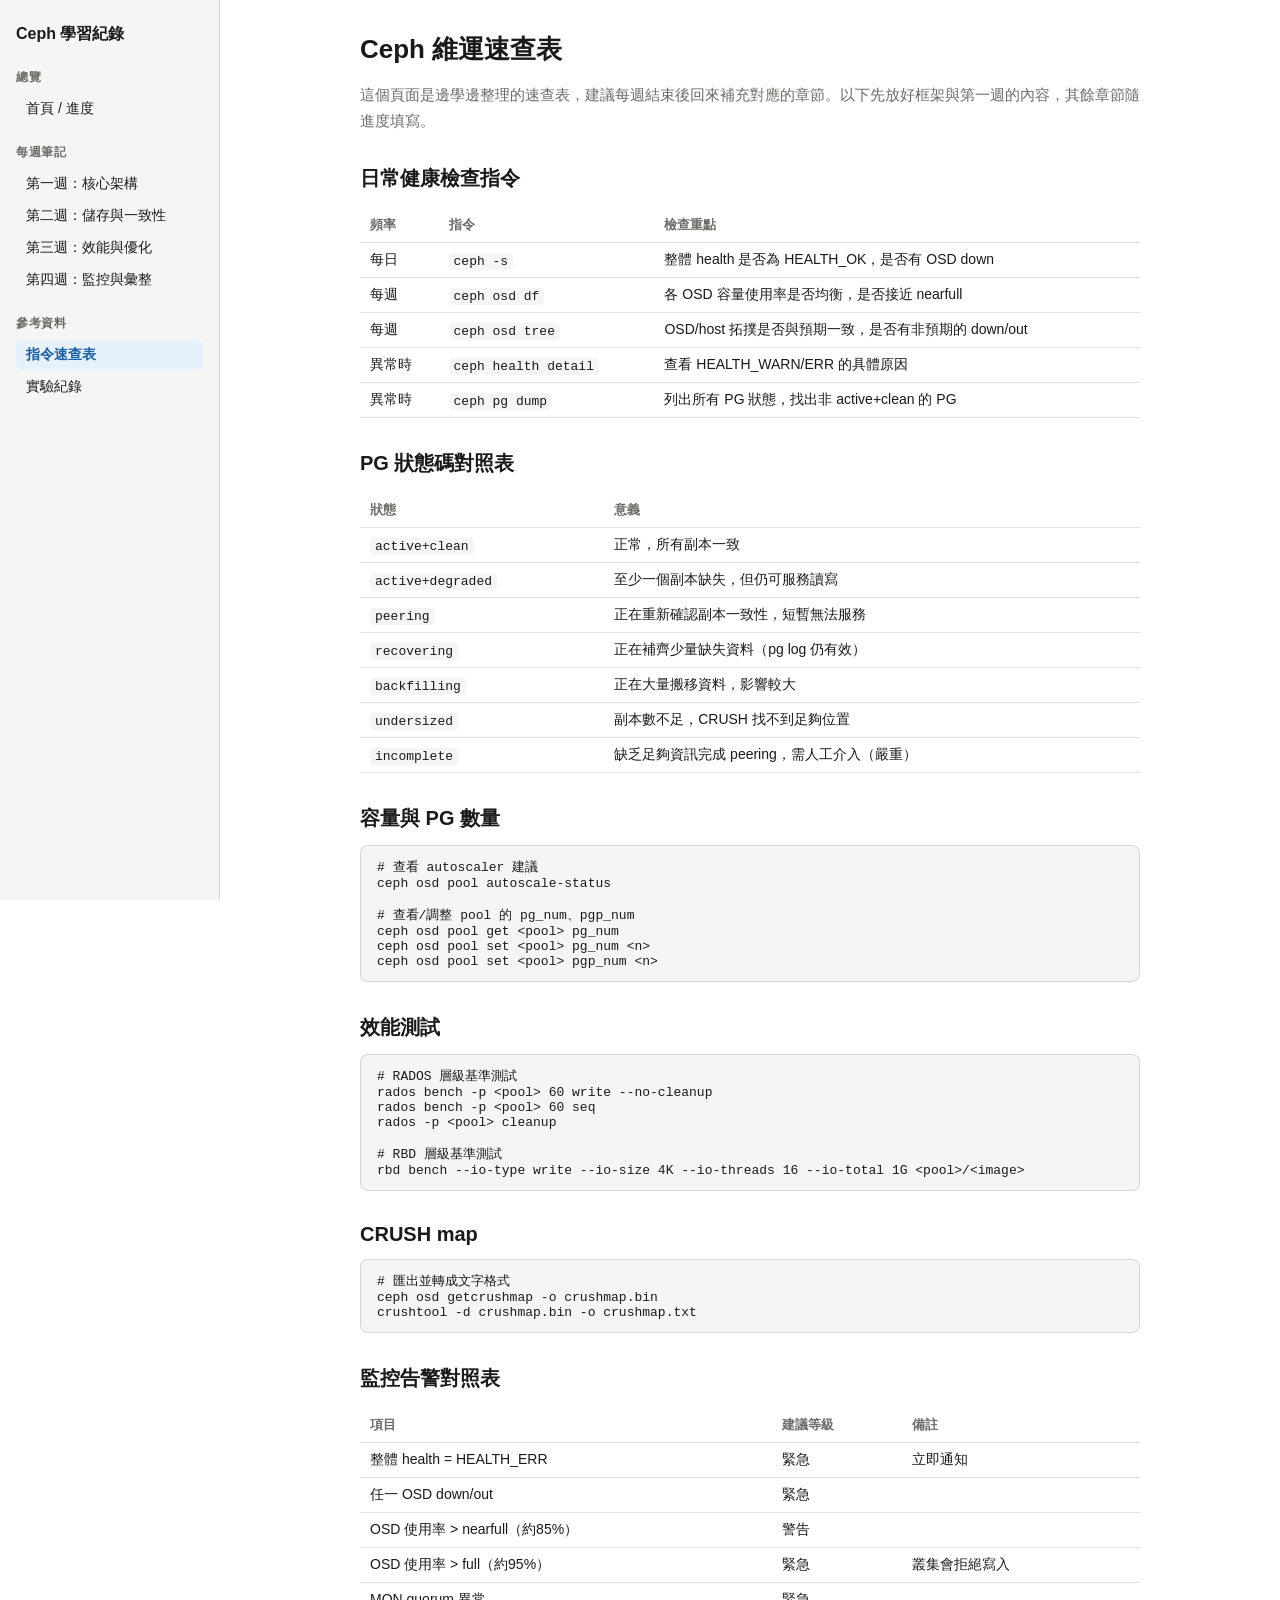
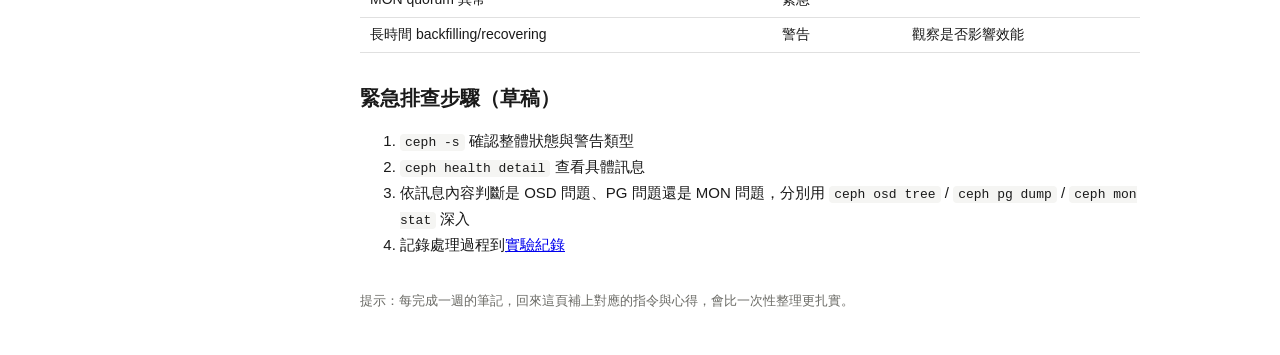
==== cheatsheet.html @ 33d5a0a0 "Initial commit: Ceph 學習紀錄網站" ====
<!DOCTYPE html>
<html lang="zh-Hant">
<head>
<meta charset="UTF-8">
<meta name="viewport" content="width=device-width, initial-scale=1.0">
<title>指令速查表 | Ceph 學習紀錄</title>
<link rel="stylesheet" href="style.css">
</head>
<body>

<aside class="sidebar">
  <h1>Ceph 學習紀錄</h1>
  <nav>
    <ul>
      <li class="group-title">總覽</li>
      <li><a href="index.html">首頁 / 進度</a></li>
      <li class="group-title">每週筆記</li>
      <li><a href="notes/week1.html">第一週：核心架構</a></li>
      <li><a href="notes/week2.html">第二週：儲存與一致性</a></li>
      <li><a href="notes/week3.html">第三週：效能與優化</a></li>
      <li><a href="notes/week4.html">第四週：監控與彙整</a></li>
      <li class="group-title">參考資料</li>
      <li><a href="cheatsheet.html">指令速查表</a></li>
      <li><a href="lab-log.html">實驗紀錄</a></li>
    </ul>
  </nav>
</aside>

<main>
  <h1>Ceph 維運速查表</h1>
  <p class="lead">這個頁面是邊學邊整理的速查表，建議每週結束後回來補充對應的章節。以下先放好框架與第一週的內容，其餘章節隨進度填寫。</p>

  <h2>日常健康檢查指令</h2>
  <table>
    <tr><th>頻率</th><th>指令</th><th>檢查重點</th></tr>
    <tr><td>每日</td><td><code>ceph -s</code></td><td>整體 health 是否為 HEALTH_OK，是否有 OSD down</td></tr>
    <tr><td>每週</td><td><code>ceph osd df</code></td><td>各 OSD 容量使用率是否均衡，是否接近 nearfull</td></tr>
    <tr><td>每週</td><td><code>ceph osd tree</code></td><td>OSD/host 拓撲是否與預期一致，是否有非預期的 down/out</td></tr>
    <tr><td>異常時</td><td><code>ceph health detail</code></td><td>查看 HEALTH_WARN/ERR 的具體原因</td></tr>
    <tr><td>異常時</td><td><code>ceph pg dump</code></td><td>列出所有 PG 狀態，找出非 active+clean 的 PG</td></tr>
  </table>

  <h2>PG 狀態碼對照表</h2>
  <table>
    <tr><th>狀態</th><th>意義</th></tr>
    <tr><td><code>active+clean</code></td><td>正常，所有副本一致</td></tr>
    <tr><td><code>active+degraded</code></td><td>至少一個副本缺失，但仍可服務讀寫</td></tr>
    <tr><td><code>peering</code></td><td>正在重新確認副本一致性，短暫無法服務</td></tr>
    <tr><td><code>recovering</code></td><td>正在補齊少量缺失資料（pg log 仍有效）</td></tr>
    <tr><td><code>backfilling</code></td><td>正在大量搬移資料，影響較大</td></tr>
    <tr><td><code>undersized</code></td><td>副本數不足，CRUSH 找不到足夠位置</td></tr>
    <tr><td><code>incomplete</code></td><td>缺乏足夠資訊完成 peering，需人工介入（嚴重）</td></tr>
  </table>

  <h2>容量與 PG 數量</h2>
  <pre><code># 查看 autoscaler 建議
ceph osd pool autoscale-status

# 查看/調整 pool 的 pg_num、pgp_num
ceph osd pool get &lt;pool&gt; pg_num
ceph osd pool set &lt;pool&gt; pg_num &lt;n&gt;
ceph osd pool set &lt;pool&gt; pgp_num &lt;n&gt;</code></pre>

  <h2>效能測試</h2>
  <pre><code># RADOS 層級基準測試
rados bench -p &lt;pool&gt; 60 write --no-cleanup
rados bench -p &lt;pool&gt; 60 seq
rados -p &lt;pool&gt; cleanup

# RBD 層級基準測試
rbd bench --io-type write --io-size 4K --io-threads 16 --io-total 1G &lt;pool&gt;/&lt;image&gt;</code></pre>

  <h2>CRUSH map</h2>
  <pre><code># 匯出並轉成文字格式
ceph osd getcrushmap -o crushmap.bin
crushtool -d crushmap.bin -o crushmap.txt</code></pre>

  <h2>監控告警對照表</h2>
  <table>
    <tr><th>項目</th><th>建議等級</th><th>備註</th></tr>
    <tr><td>整體 health = HEALTH_ERR</td><td>緊急</td><td>立即通知</td></tr>
    <tr><td>任一 OSD down/out</td><td>緊急</td><td></td></tr>
    <tr><td>OSD 使用率 &gt; nearfull（約85%）</td><td>警告</td><td></td></tr>
    <tr><td>OSD 使用率 &gt; full（約95%）</td><td>緊急</td><td>叢集會拒絕寫入</td></tr>
    <tr><td>MON quorum 異常</td><td>緊急</td><td></td></tr>
    <tr><td>長時間 backfilling/recovering</td><td>警告</td><td>觀察是否影響效能</td></tr>
  </table>

  <h2>緊急排查步驟（草稿）</h2>
  <ol>
    <li><code>ceph -s</code> 確認整體狀態與警告類型</li>
    <li><code>ceph health detail</code> 查看具體訊息</li>
    <li>依訊息內容判斷是 OSD 問題、PG 問題還是 MON 問題，分別用 <code>ceph osd tree</code> / <code>ceph pg dump</code> / <code>ceph mon stat</code> 深入</li>
    <li>記錄處理過程到<a href="lab-log.html">實驗紀錄</a></li>
  </ol>

  <p style="margin-top:2rem; font-size:13px; color:var(--text-secondary);">提示：每完成一週的筆記，回來這頁補上對應的指令與心得，會比一次性整理更扎實。</p>
</main>

<script src="script.js"></script>
</body>
</html>
---- style.css ----
:root {
  --bg: #ffffff;
  --bg-secondary: #f5f5f3;
  --text: #1a1a1a;
  --text-secondary: #6b6b66;
  --border: rgba(0,0,0,0.12);
  --accent: #185fa5;
  --accent-bg: #e6f1fb;
  --radius: 8px;
  --sidebar-width: 220px;
}

* { box-sizing: border-box; }

body {
  margin: 0;
  font-family: -apple-system, "Segoe UI", "Noto Sans TC", sans-serif;
  color: var(--text);
  background: var(--bg);
  display: flex;
  min-height: 100vh;
}

/* Sidebar */
.sidebar {
  width: var(--sidebar-width);
  flex-shrink: 0;
  background: var(--bg-secondary);
  border-right: 1px solid var(--border);
  padding: 1.5rem 1rem;
  position: sticky;
  top: 0;
  height: 100vh;
  overflow-y: auto;
}

.sidebar h1 {
  font-size: 16px;
  font-weight: 600;
  margin: 0 0 1.5rem;
}

.sidebar nav ul {
  list-style: none;
  padding: 0;
  margin: 0;
}

.sidebar nav .group-title {
  font-size: 12px;
  color: var(--text-secondary);
  text-transform: uppercase;
  letter-spacing: 0.05em;
  margin: 1.25rem 0 0.5rem;
  font-weight: 600;
}

.sidebar nav .group-title:first-child {
  margin-top: 0;
}

.sidebar nav a {
  display: block;
  padding: 6px 10px;
  border-radius: 6px;
  color: var(--text);
  text-decoration: none;
  font-size: 14px;
  margin-bottom: 2px;
}

.sidebar nav a:hover {
  background: rgba(0,0,0,0.05);
}

.sidebar nav a.active {
  background: var(--accent-bg);
  color: var(--accent);
  font-weight: 600;
}

/* Main content */
main {
  flex: 1;
  padding: 2rem 2.5rem;
  max-width: 860px;
  margin: 0 auto;
}

main h1 {
  font-size: 26px;
  margin: 0 0 0.5rem;
}

main h2 {
  font-size: 20px;
  margin: 2rem 0 0.75rem;
}

main h3 {
  font-size: 16px;
  margin: 1.5rem 0 0.5rem;
}

main p, main li {
  line-height: 1.7;
  font-size: 15px;
}

main .lead {
  color: var(--text-secondary);
  font-size: 15px;
  margin-bottom: 1.5rem;
}

code, pre {
  font-family: "SF Mono", Consolas, monospace;
  font-size: 13px;
}

pre {
  background: var(--bg-secondary);
  border: 1px solid var(--border);
  border-radius: var(--radius);
  padding: 0.75rem 1rem;
  overflow-x: auto;
}

code {
  background: var(--bg-secondary);
  padding: 1px 5px;
  border-radius: 4px;
}

pre code {
  background: none;
  padding: 0;
}

table {
  width: 100%;
  border-collapse: collapse;
  font-size: 14px;
  margin: 1rem 0;
}

th, td {
  text-align: left;
  padding: 8px 10px;
  border-bottom: 1px solid var(--border);
}

th {
  font-weight: 600;
  color: var(--text-secondary);
  font-size: 13px;
}

/* Checklist */
.week-block {
  border: 1px solid var(--border);
  border-radius: var(--radius);
  padding: 0.75rem 1rem;
  margin-bottom: 1rem;
}

.week-block h3 {
  margin: 0 0 0.5rem;
  font-size: 14px;
  font-weight: 600;
}

.week-block label {
  display: flex;
  align-items: flex-start;
  gap: 8px;
  font-size: 14px;
  padding: 4px 0;
  cursor: pointer;
}

.week-block input[type="checkbox"] {
  margin-top: 3px;
  flex-shrink: 0;
}

.week-block label.done span {
  text-decoration: line-through;
  opacity: 0.55;
}

/* Progress summary */
.progress-summary {
  display: grid;
  grid-template-columns: repeat(3, 1fr);
  gap: 12px;
  margin-bottom: 1.5rem;
}

.metric-card {
  background: var(--bg-secondary);
  border-radius: var(--radius);
  padding: 1rem;
}

.metric-card .label {
  font-size: 13px;
  color: var(--text-secondary);
  margin: 0 0 4px;
}

.metric-card .value {
  font-size: 24px;
  font-weight: 600;
  margin: 0;
}

/* Badges */
.badge {
  display: inline-block;
  font-size: 12px;
  padding: 2px 8px;
  border-radius: 4px;
  background: var(--accent-bg);
  color: var(--accent);
  font-weight: 600;
}

@media (max-width: 700px) {
  body { flex-direction: column; }
  .sidebar { width: 100%; height: auto; position: relative; }
  main { padding: 1.5rem; }
}
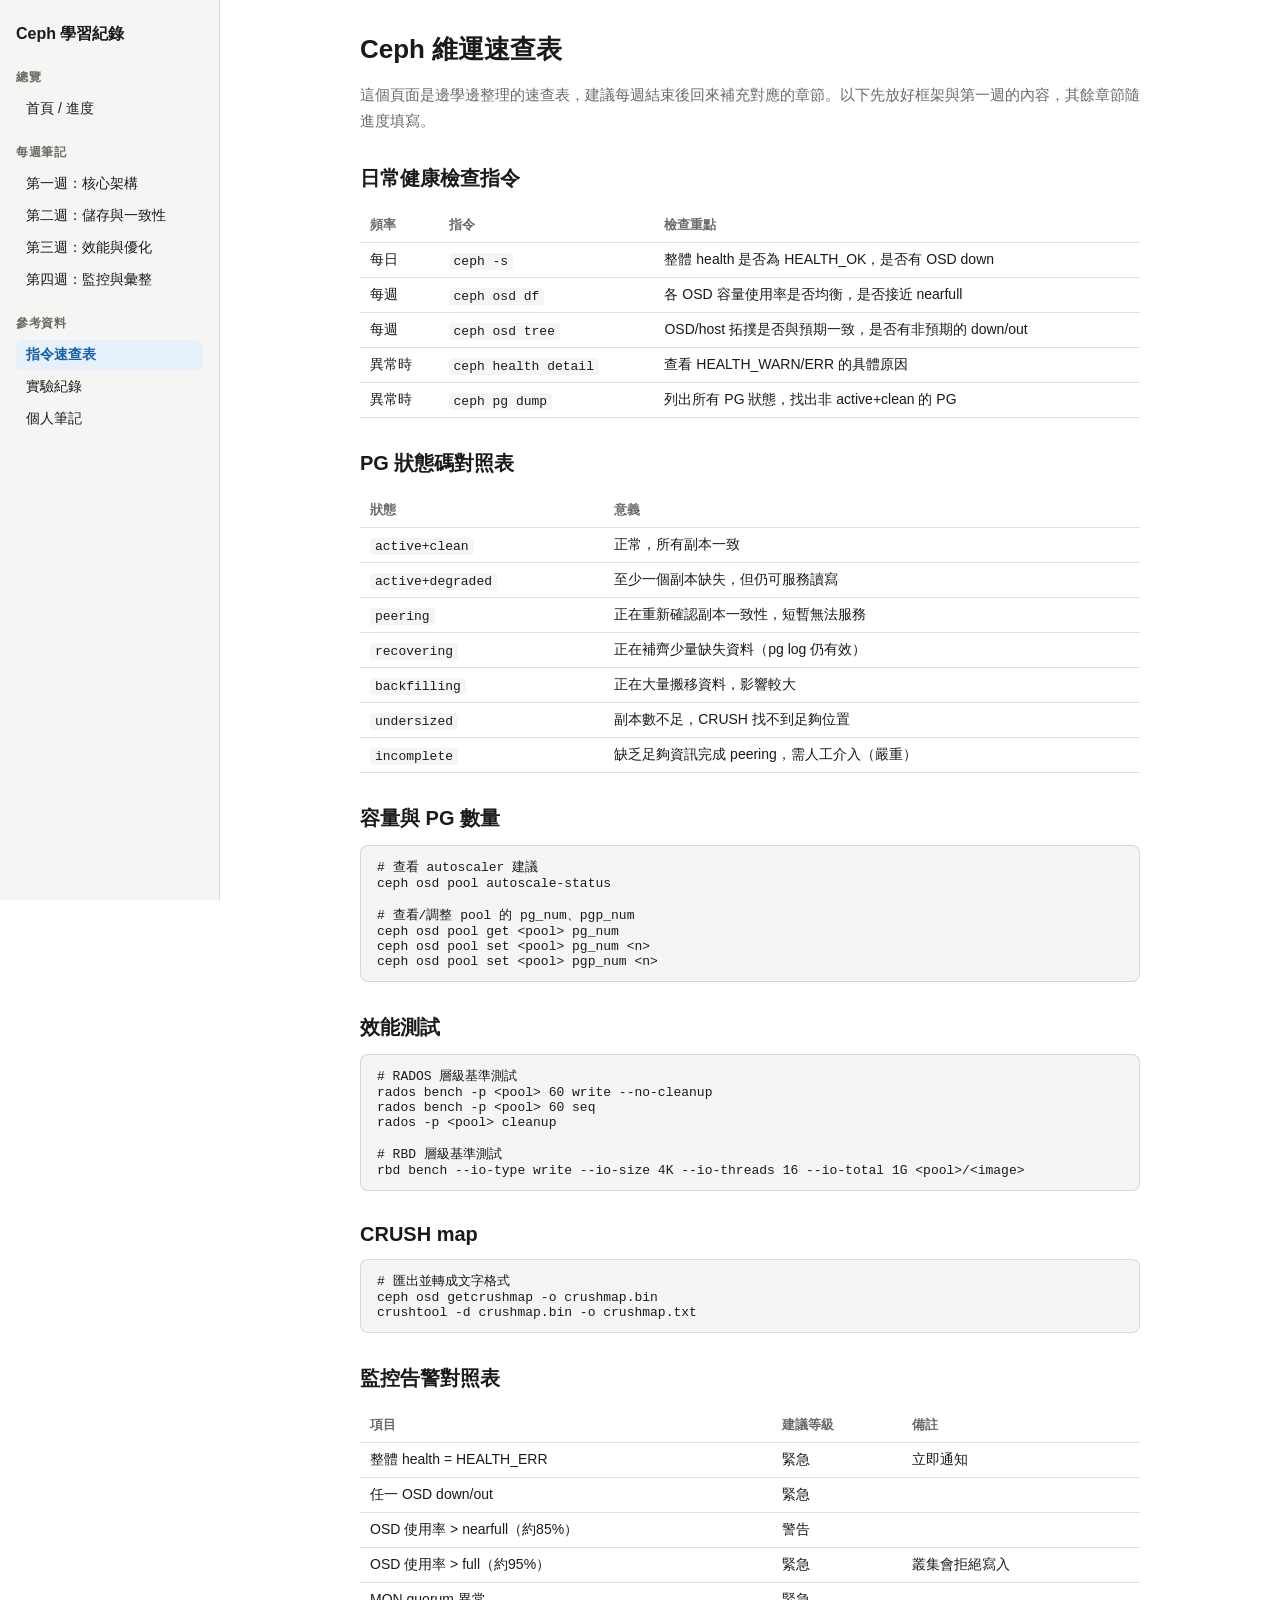
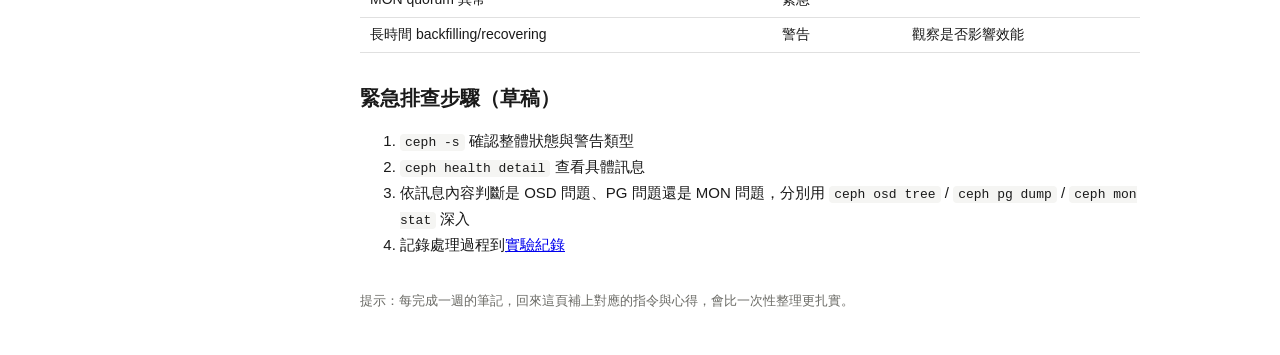
==== commit 8293dab4: "新增個人筆記頁面(my-notes.html)，更新所有頁面側邊欄導覽" ====
--- a/cheatsheet.html
+++ b/cheatsheet.html
@@ -22,6 +22,7 @@
       <li class="group-title">參考資料</li>
       <li><a href="cheatsheet.html">指令速查表</a></li>
       <li><a href="lab-log.html">實驗紀錄</a></li>
+      <li><a href="my-notes.html">個人筆記</a></li>
     </ul>
   </nav>
 </aside>
